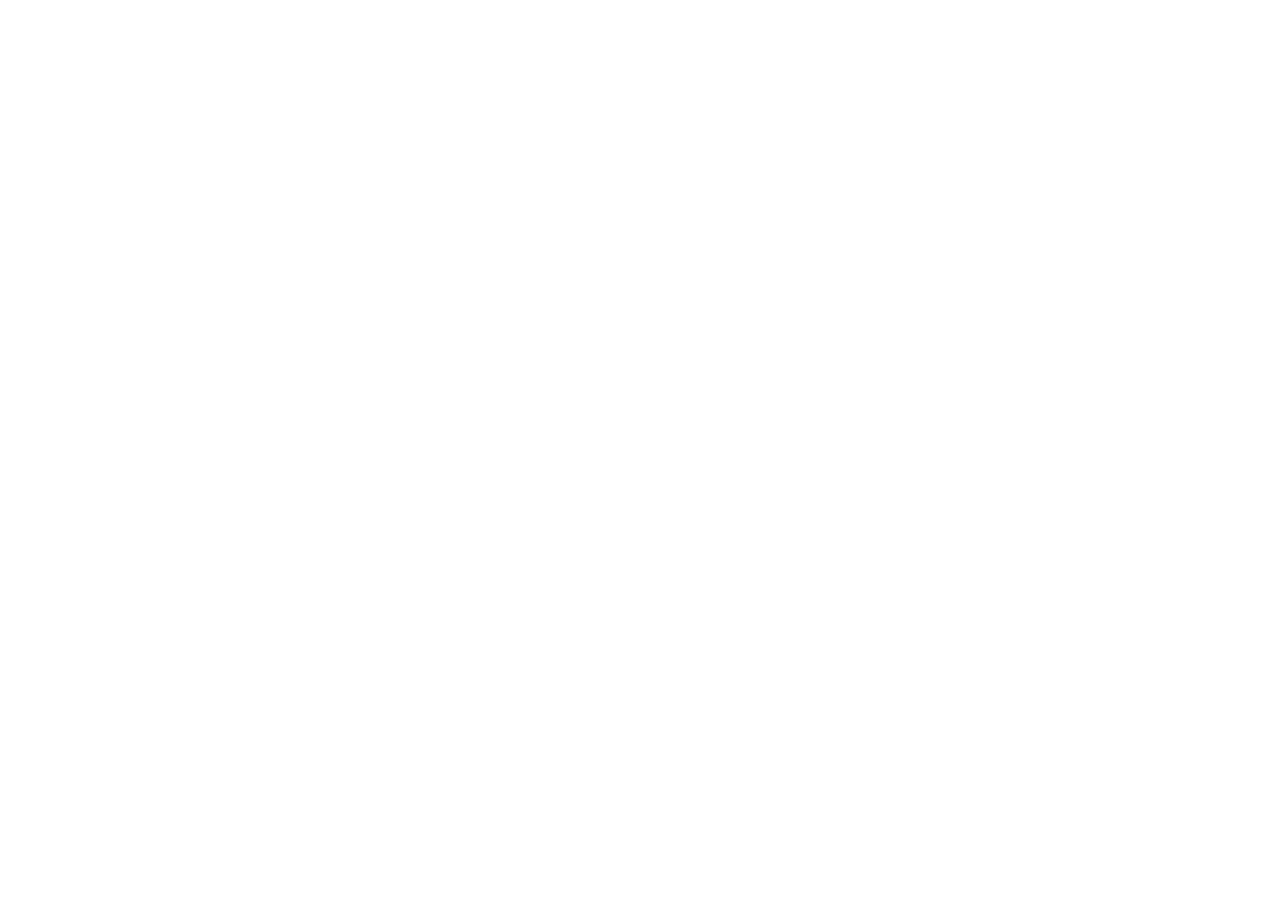
==== index.html @ 19d93026 "test commit" ====
<!DOCTYPE html>
<html lang="en">
  <head>
    <meta charset="UTF-8" />
    <meta http-equiv="X-UA-Compatible" content="IE=edge" />
    <meta name="viewport" content="width=device-width, initial-scale=1.0" />
    <title>world-cup</title>
    <!-- stylesheet linkup -->
    <link rel="stylesheet" href="./css/style.css" />
  </head>
  <body></body>
</html>
---- css/style.css ----
/* google font linkup */

*,
*::before,
*::after {
  margin: 0;
  padding: 0;
  box-sizing: border-box;
}
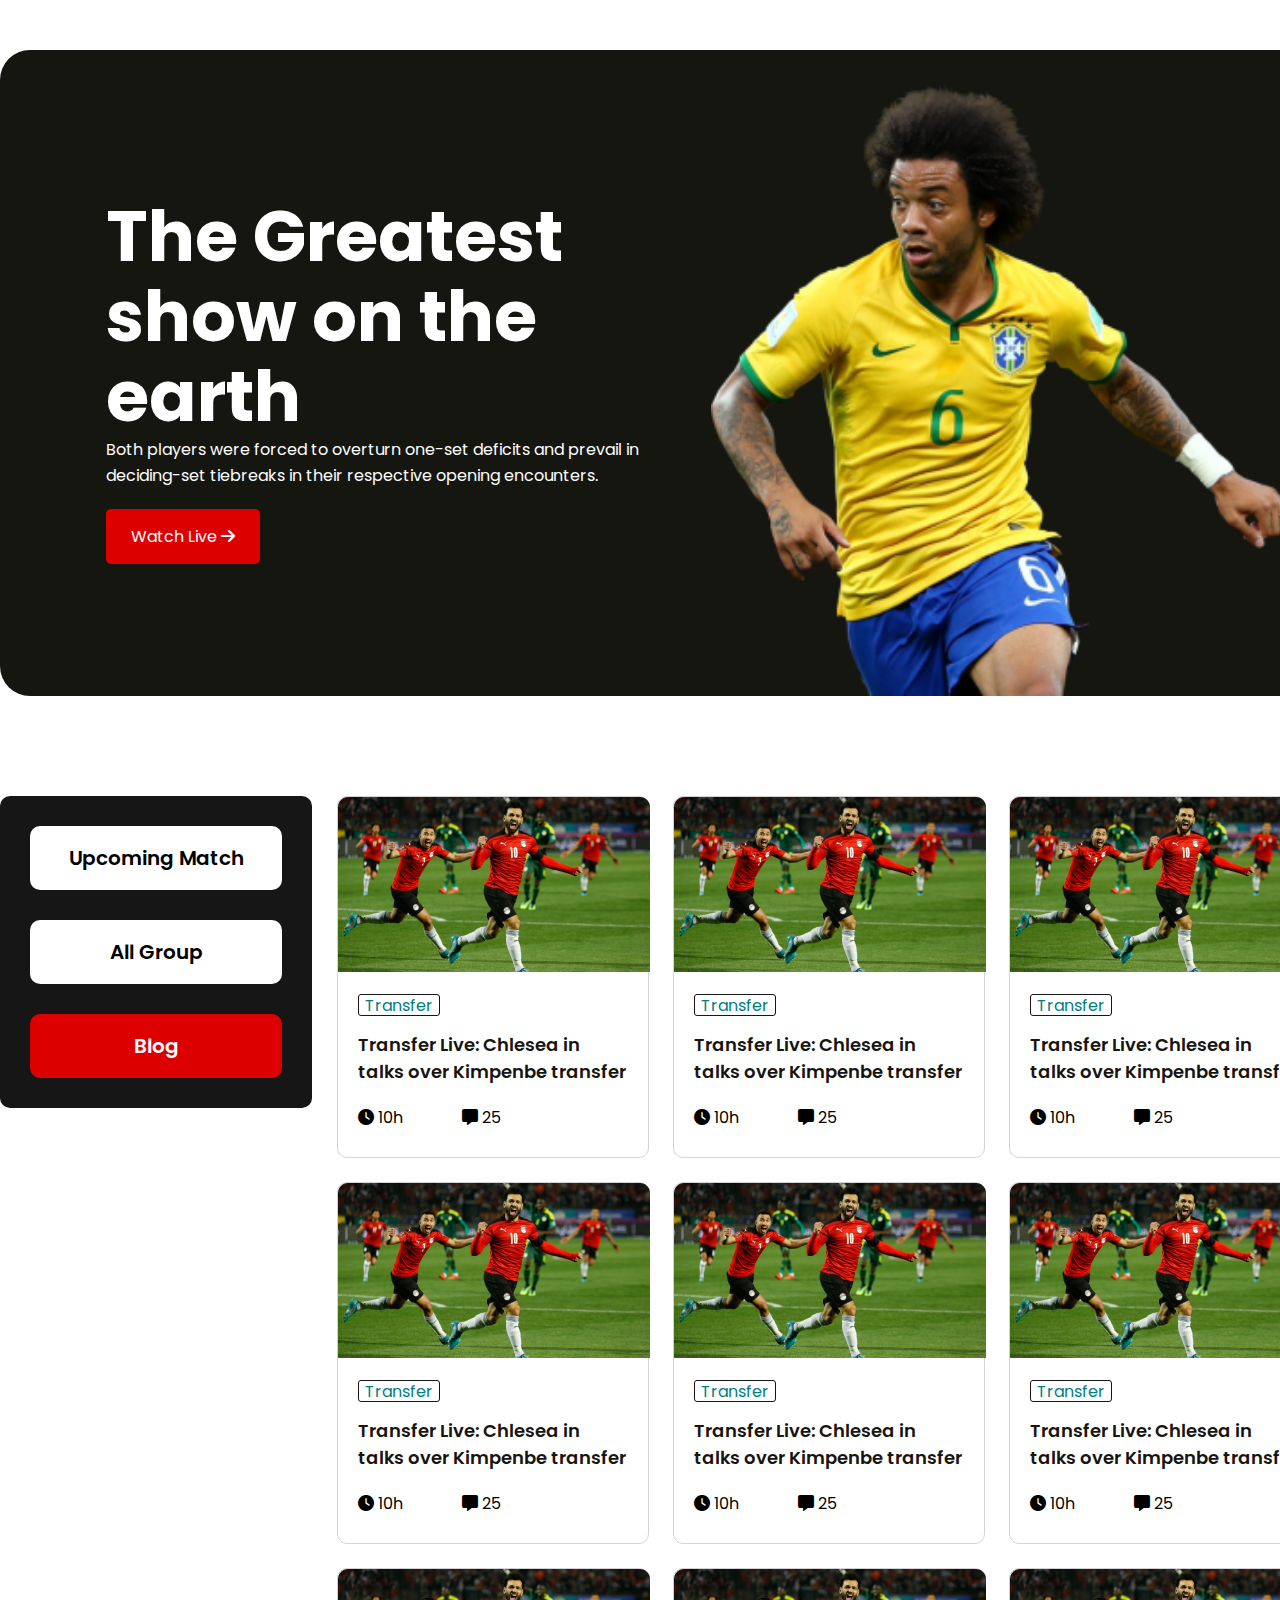
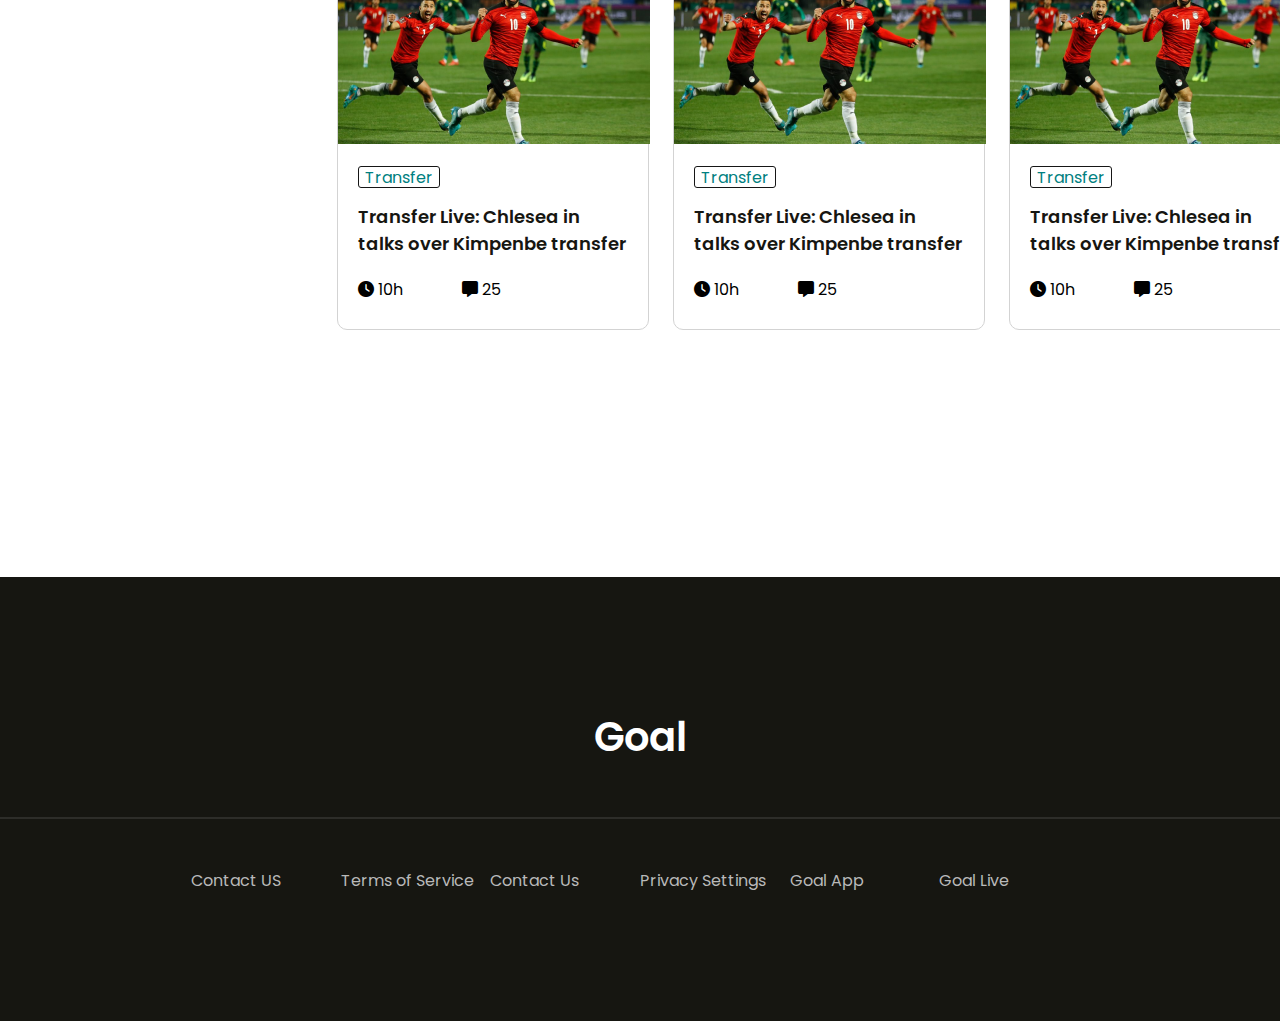
==== commit 188f1d47: "final update v1" ====
--- a/index.html
+++ b/index.html
@@ -5,8 +5,266 @@
     <meta http-equiv="X-UA-Compatible" content="IE=edge" />
     <meta name="viewport" content="width=device-width, initial-scale=1.0" />
     <title>world-cup</title>
+    <!-- font awesome kit linkup -->
+    <link
+      rel="stylesheet"
+      href="https://cdnjs.cloudflare.com/ajax/libs/font-awesome/6.1.1/css/all.min.css"
+    />
     <!-- stylesheet linkup -->
     <link rel="stylesheet" href="./css/style.css" />
   </head>
-  <body></body>
+  <body>
+    <!-- top banner section -->
+    <header>
+      <section class="container top-banner">
+        <div class="banner-details">
+          <h1 class="banner-heading">The Greatest show on the earth</h1>
+          <p class="banner-info">
+            Both players were forced to overturn one-set deficits and prevail in
+            deciding-set tiebreaks in their respective opening encounters.
+          </p>
+          <div id="live-button">
+            <a href="https://indianexpress.com/section/sports/" target="_blank"
+              >Watch Live <i class="fa-solid fa-arrow-right"></i
+            ></a>
+          </div>
+        </div>
+        <!-- banner image -->
+        <div class="banner-image">
+          <img src="./images/banner-image.png" alt="a man photo" />
+        </div>
+      </section>
+    </header>
+    <!-- blog section -->
+    <main>
+      <section class="blog-full-container">
+        <div class="full-menu">
+          <div class="menu-part">
+            <a href="match.html" target="_blank">Upcoming Match</a>
+          </div>
+          <div class="menu-part">
+            <a href="" target="_blank">All Group</a>
+          </div>
+          <div class="menu-part">
+            <a id="blog-focus" href="" target="_blank">Blog</a>
+          </div>
+        </div>
+        <!-- blog part -->
+        <div class="blog-container">
+          <div class="blog-card">
+            <img src="./images/blog-image.png" alt="" />
+            <div class="blog-details">
+              <div class="blog-title">
+                <a href="">Transfer</a>
+              </div>
+              <div class="blog-info">
+                Transfer Live: Chlesea in talks over Kimpenbe transfer
+              </div>
+              <!-- blog icons part -->
+              <div class="blog-icons">
+                <div class="clock-icon">
+                  <i class="fa-solid fa-clock"></i>
+                  <span>10h</span>
+                </div>
+                <div class="message-icon">
+                  <i class="fa-solid fa-message"></i>
+                  <span>25</span>
+                </div>
+              </div>
+            </div>
+          </div>
+          <div class="blog-card">
+            <img src="./images/blog-image.png" alt="" />
+            <div class="blog-details">
+              <div class="blog-title">
+                <a href="">Transfer</a>
+              </div>
+              <div class="blog-info">
+                Transfer Live: Chlesea in talks over Kimpenbe transfer
+              </div>
+              <!-- blog icons part -->
+              <div class="blog-icons">
+                <div class="clock-icon">
+                  <i class="fa-solid fa-clock"></i>
+                  <span>10h</span>
+                </div>
+                <div class="message-icon">
+                  <i class="fa-solid fa-message"></i>
+                  <span>25</span>
+                </div>
+              </div>
+            </div>
+          </div>
+          <div class="blog-card">
+            <img src="./images/blog-image.png" alt="" />
+            <div class="blog-details">
+              <div class="blog-title">
+                <a href="">Transfer</a>
+              </div>
+              <div class="blog-info">
+                Transfer Live: Chlesea in talks over Kimpenbe transfer
+              </div>
+              <!-- blog icons part -->
+              <div class="blog-icons">
+                <div class="clock-icon">
+                  <i class="fa-solid fa-clock"></i>
+                  <span>10h</span>
+                </div>
+                <div class="message-icon">
+                  <i class="fa-solid fa-message"></i>
+                  <span>25</span>
+                </div>
+              </div>
+            </div>
+          </div>
+          <div class="blog-card">
+            <img src="./images/blog-image.png" alt="" />
+            <div class="blog-details">
+              <div class="blog-title">
+                <a href="">Transfer</a>
+              </div>
+              <div class="blog-info">
+                Transfer Live: Chlesea in talks over Kimpenbe transfer
+              </div>
+              <!-- blog icons part -->
+              <div class="blog-icons">
+                <div class="clock-icon">
+                  <i class="fa-solid fa-clock"></i>
+                  <span>10h</span>
+                </div>
+                <div class="message-icon">
+                  <i class="fa-solid fa-message"></i>
+                  <span>25</span>
+                </div>
+              </div>
+            </div>
+          </div>
+          <div class="blog-card">
+            <img src="./images/blog-image.png" alt="" />
+            <div class="blog-details">
+              <div class="blog-title">
+                <a href="">Transfer</a>
+              </div>
+              <div class="blog-info">
+                Transfer Live: Chlesea in talks over Kimpenbe transfer
+              </div>
+              <!-- blog icons part -->
+              <div class="blog-icons">
+                <div class="clock-icon">
+                  <i class="fa-solid fa-clock"></i>
+                  <span>10h</span>
+                </div>
+                <div class="message-icon">
+                  <i class="fa-solid fa-message"></i>
+                  <span>25</span>
+                </div>
+              </div>
+            </div>
+          </div>
+          <div class="blog-card">
+            <img src="./images/blog-image.png" alt="" />
+            <div class="blog-details">
+              <div class="blog-title">
+                <a href="">Transfer</a>
+              </div>
+              <div class="blog-info">
+                Transfer Live: Chlesea in talks over Kimpenbe transfer
+              </div>
+              <!-- blog icons part -->
+              <div class="blog-icons">
+                <div class="clock-icon">
+                  <i class="fa-solid fa-clock"></i>
+                  <span>10h</span>
+                </div>
+                <div class="message-icon">
+                  <i class="fa-solid fa-message"></i>
+                  <span>25</span>
+                </div>
+              </div>
+            </div>
+          </div>
+          <div class="blog-card">
+            <img src="./images/blog-image.png" alt="" />
+            <div class="blog-details">
+              <div class="blog-title">
+                <a href="">Transfer</a>
+              </div>
+              <div class="blog-info">
+                Transfer Live: Chlesea in talks over Kimpenbe transfer
+              </div>
+              <!-- blog icons part -->
+              <div class="blog-icons">
+                <div class="clock-icon">
+                  <i class="fa-solid fa-clock"></i>
+                  <span>10h</span>
+                </div>
+                <div class="message-icon">
+                  <i class="fa-solid fa-message"></i>
+                  <span>25</span>
+                </div>
+              </div>
+            </div>
+          </div>
+          <div class="blog-card">
+            <img src="./images/blog-image.png" alt="" />
+            <div class="blog-details">
+              <div class="blog-title">
+                <a href="">Transfer</a>
+              </div>
+              <div class="blog-info">
+                Transfer Live: Chlesea in talks over Kimpenbe transfer
+              </div>
+              <!-- blog icons part -->
+              <div class="blog-icons">
+                <div class="clock-icon">
+                  <i class="fa-solid fa-clock"></i>
+                  <span>10h</span>
+                </div>
+                <div class="message-icon">
+                  <i class="fa-solid fa-message"></i>
+                  <span>25</span>
+                </div>
+              </div>
+            </div>
+          </div>
+          <div class="blog-card last-card">
+            <img src="./images/blog-image.png" alt="" />
+            <div class="blog-details">
+              <div class="blog-title">
+                <a href="">Transfer</a>
+              </div>
+              <div class="blog-info">
+                Transfer Live: Chlesea in talks over Kimpenbe transfer
+              </div>
+              <!-- blog icons part -->
+              <div class="blog-icons">
+                <div class="clock-icon">
+                  <i class="fa-solid fa-clock"></i>
+                  <span>10h</span>
+                </div>
+                <div class="message-icon">
+                  <i class="fa-solid fa-message"></i>
+                  <span>25</span>
+                </div>
+              </div>
+            </div>
+          </div>
+        </div>
+      </section>
+      <div class="view-button"><a href="" target="_blank">View All</a></div>
+    </main>
+    <!-- footer section start -->
+    <footer>
+      <h2>Goal</h2>
+      <hr class="footer-hr" />
+      <div class="footer-menu">
+        <a href="#">Contact US</a>
+        <a href="#">Terms of Service</a>
+        <a href="#">Contact Us</a>
+        <a href="#">Privacy Settings</a>
+        <a href="#">Goal App</a>
+        <a href="#">Goal Live</a>
+      </div>
+    </footer>
+  </body>
 </html>
--- a/css/style.css
+++ b/css/style.css
@@ -1,5 +1,5 @@
 /* google font linkup */
-
+@import url("https://fonts.googleapis.com/css2?family=Poppins&display=swap");
 *,
 *::before,
 *::after {
@@ -7,3 +7,509 @@
   padding: 0;
   box-sizing: border-box;
 }
+/*----------------------------
+ common styles start from here
+ --------------------------- */
+body {
+  font-family: "Poppins", sans-serif;
+}
+/* top banner section styles */
+.container {
+  display: flex;
+  width: 1321px;
+  height: 646px;
+  margin: auto;
+}
+.top-banner {
+  background-color: #161611;
+  color: #fff;
+  margin: 50px auto 100px;
+  display: flex;
+  align-items: center;
+  justify-content: center;
+  border-radius: 30px;
+}
+.banner-heading {
+  font-size: 70px;
+  font-weight: 700;
+  line-height: 80px;
+}
+.banner-info {
+  font-size: 16px;
+  line-height: 26px;
+  margin-bottom: 35px;
+}
+#live-button a {
+  background-color: #dd0000;
+  color: #fff;
+  text-decoration: none;
+  padding: 16px 25px 16px 25px;
+  border-radius: 5px;
+}
+.banner-details {
+  width: 50%;
+  margin: 111px 24px 111px 106px;
+}
+.banner-image img {
+  width: 581px;
+  height: 613px;
+  margin: 39px 29px 0 0;
+}
+.banner-image img:hover {
+  transform: scale(1.2);
+  transition: 1s;
+}
+/*-------------------------
+   blog section styles
+ ------------------------ */
+.blog-full-container {
+  width: 1321px;
+  margin: auto;
+  display: grid;
+  grid-template-columns: repeat(2, 1fr);
+}
+.blog-container {
+  display: grid;
+  grid-template-columns: repeat(3, 1fr);
+  grid-row-gap: 24px;
+  /* background-color: blue; */
+}
+.full-menu {
+  background-color: #161616;
+  width: 312px;
+  height: 312px;
+  padding: 15px 0;
+  display: flex;
+  flex-direction: column;
+  align-items: center;
+  justify-content: space-around;
+  border-radius: 10px;
+}
+.menu-part a {
+  width: 252px;
+  height: 64px;
+  font-size: 20px;
+  font-weight: 600;
+  line-height: 30px;
+  background-color: #fff;
+  color: #000;
+  padding: 17px auto;
+  text-decoration: none;
+  display: flex;
+  align-items: center;
+  justify-content: center;
+  border-radius: 10px;
+  cursor: pointer;
+}
+.menu-part a:hover {
+  background-color: #dd0000;
+  color: #fff;
+}
+#blog-focus {
+  background-color: #dd0000;
+  color: #fff;
+}
+/*---------------------
+   blog card styles
+   ----------------- */
+.blog-card {
+  width: 312px;
+  height: 362px;
+  margin-left: 24px;
+  border: 1px solid lightgray;
+  border-radius: 10px;
+}
+.blog-details {
+  padding: 15px 20px 0;
+}
+.blog-title {
+  width: 67px;
+  height: 21px;
+  border: 1px solid #161616;
+  border-radius: 3px;
+  padding: 10px 40px;
+  display: flex;
+  align-items: center;
+  justify-content: center;
+}
+.blog-title a {
+  text-decoration: none;
+  color: teal;
+}
+.blog-info {
+  font-size: 18px;
+  font-weight: 600;
+  color: #161611;
+  margin-top: 15px;
+}
+.blog-icons {
+  width: 143px;
+  height: 26px;
+  display: flex;
+  justify-content: space-between;
+  margin-top: 20px;
+}
+
+/* --------------------------------
+  upcoming match section styles
+  ------------------------------- */
+.match-container {
+  display: grid;
+  grid-template-columns: repeat(3, 1fr);
+  grid-gap: 24px;
+}
+.match-card {
+  width: 312px;
+  height: 242px;
+  display: flex;
+  flex-direction: column;
+  align-items: center;
+  justify-content: center;
+  border: 1px solid lightgray;
+  padding: 25px 53px;
+  border-radius: 10px;
+}
+.flag-info {
+  display: flex;
+  align-items: center;
+}
+#match-vs {
+  font-size: 16px;
+  font-weight: 700;
+  line-height: 24px;
+  text-align: center;
+  margin-left: 20px;
+  margin-right: 20px;
+}
+.card-info h3 {
+  margin-top: 20px;
+  text-align: center;
+}
+.card-info p {
+  font-size: 16px;
+  font-weight: 400;
+  text-align: center;
+}
+/* view button styles */
+.view-button {
+  background-color: #dd0000;
+  width: 160px;
+  height: 47px;
+  margin: 70px auto 0;
+  display: flex;
+  align-items: center;
+  justify-content: center;
+  border-radius: 5px;
+  visibility: hidden;
+}
+.view-button a {
+  text-decoration: none;
+  padding: 12px 40px;
+  color: #fff;
+  font-size: 20px;
+  font-weight: 500;
+}
+/*----------------------------------
+        footer section styles
+   ---------------------------- */
+footer {
+  background-color: #161611;
+  height: 444px;
+  margin: 130px auto 0;
+}
+
+footer h2 {
+  font-size: 40px;
+  font-weight: 600;
+  line-height: 60px;
+  text-align: center;
+  padding-top: 130px;
+  padding-bottom: 50px;
+  color: #fff;
+}
+.footer-hr {
+  width: 1320px;
+  margin: auto;
+  border: 1px solid rgba(255, 255, 255, 0.1);
+}
+.footer-menu {
+  width: 898px;
+  height: 24px;
+  margin: auto;
+  display: grid;
+  grid-template-columns: repeat(6, 1fr);
+  color: #fff;
+  margin-top: 50px;
+}
+.footer-menu a {
+  color: #b9b9b9;
+  text-decoration: none;
+  font-size: 16px;
+  line-height: 24px;
+}
+
+/*----------------------------------
+   responsive styles start from here
+   ------------------------------- */
+
+/* for mobile screen only */
+@media only screen and (max-width: 688px) {
+  .container {
+    width: 100%;
+    height: 100%;
+  }
+  .top-banner {
+    background-color: #161611;
+    color: #fff;
+    display: flex;
+    flex-direction: column;
+    align-items: center;
+    justify-content: center;
+    border-radius: 10px;
+    margin: 15px 10px;
+    padding: 20px 20px;
+  }
+  .banner-heading {
+    font-size: 35px;
+    font-weight: 700;
+    line-height: 50px;
+    text-align: center;
+  }
+  .banner-info {
+    font-size: 14px;
+    line-height: 26px;
+    margin-bottom: 35px;
+    text-align: center;
+  }
+  #live-button a {
+    width: 55%;
+    margin: auto;
+    background-color: #dd0000;
+    color: #fff;
+    font-size: 1;
+    text-decoration: none;
+    display: grid;
+    grid-auto-flow: column;
+    grid-column-gap: 1rem;
+    align-items: center;
+    justify-content: center;
+    padding: 10px 25px 10px 25px;
+    border-radius: 5px;
+  }
+  .banner-details {
+    width: 100%;
+    margin: 0;
+    padding: 0;
+  }
+  .banner-image img {
+    width: 100%;
+    height: 100%;
+  }
+  /* blog section */
+  .blog-full-container {
+    width: 100%;
+    height: 100%;
+    display: grid;
+    grid-template-columns: repeat(1, 1fr);
+  }
+  .blog-container {
+    width: 100%;
+    height: 100%;
+    display: grid;
+    grid-template-columns: repeat(1, 1fr);
+  }
+  .full-menu {
+    background-color: #fff;
+    color: #000;
+    width: 100%;
+    height: 100%;
+    margin: 10px 5px;
+    padding: 15px 0;
+    display: flex;
+    flex-direction: column;
+    align-items: center;
+    justify-content: space-around;
+    border-radius: 10px;
+  }
+  .menu-part a {
+    width: 252px;
+    height: 64px;
+    font-size: 20px;
+    font-weight: 600;
+    line-height: 30px;
+    background-color: #fff;
+    color: #000;
+    padding: 17px auto;
+    text-decoration: none;
+    display: flex;
+    align-items: center;
+    justify-content: center;
+    margin: 8px;
+    border: 1px solid black;
+    border-radius: 10px;
+    cursor: pointer;
+  }
+  .match-container {
+    display: none;
+  }
+  .view-button {
+    visibility: hidden;
+  }
+  footer {
+    background-color: #161611;
+    width: 100%;
+    height: 100%;
+  }
+
+  footer h2 {
+    font-size: 20px;
+    font-weight: 600;
+    line-height: 60px;
+    text-align: center;
+    padding-top: 100px;
+    padding-bottom: 30px;
+    color: #fff;
+  }
+  .footer-hr {
+    width: 80%;
+    margin: auto;
+    border: 1px solid rgba(255, 255, 255, 0.1);
+  }
+  .footer-menu {
+    width: 100%;
+    height: 100%;
+    margin: auto;
+    display: grid;
+    grid-template-columns: repeat(1, 1fr);
+    grid-row-gap: 15px;
+    color: #fff;
+    margin-top: 30px;
+    padding-bottom: 50px;
+  }
+  .footer-menu a {
+    color: #b9b9b9;
+    text-decoration: none;
+    text-align: center;
+    font-size: 16px;
+    line-height: 24px;
+  }
+}
+
+/*--------------------------
+ for tablet screen only
+-------------------------- */
+@media only screen and (max-width: 992px) and (min-width: 689px) {
+  .container {
+    width: 100%;
+    height: 100%;
+  }
+  .top-banner {
+    background-color: #161611;
+    color: #fff;
+    margin: 50px auto 100px;
+    display: flex;
+    align-items: center;
+    justify-content: center;
+    border-radius: 0px;
+    margin-top: 0px;
+  }
+  .banner-heading {
+    font-size: 3.5rem;
+    font-weight: 700;
+    line-height: 80px;
+  }
+  .banner-image img {
+    width: 100%;
+  }
+  .banner-details {
+    width: 50%;
+    margin: 30px;
+  }
+  /* blog section */
+  .blog-full-container {
+    width: 100%;
+    margin: auto;
+    display: grid;
+    grid-template-columns: repeat(1, 1fr);
+  }
+  .blog-container {
+    display: grid;
+    grid-template-columns: repeat(3, 1fr);
+    grid-row-gap: 24px;
+  }
+  .full-menu {
+    width: 80%;
+    margin: auto;
+    background-color: #fff;
+    display: flex;
+    flex-direction: row;
+    padding: 15px 0;
+    border-radius: 10px;
+  }
+  .menu-part a {
+    margin: 0 10px;
+    border: 1px solid;
+  }
+  .blog-container {
+    display: grid;
+    grid-template-columns: repeat(2, 1fr);
+    grid-row-gap: 20px;
+  }
+  .blog-card {
+    width: 80%;
+    height: 100%;
+    border: 1px solid lightgray;
+    border-radius: 10px;
+  }
+  .last-card {
+    display: none;
+  }
+  .view-button {
+    visibility: visible;
+    margin-bottom: -60px;
+  }
+  /* footer section responsive design */
+  footer {
+    background-color: #161611;
+    width: 100%;
+    height: 100%;
+  }
+
+  footer h2 {
+    font-size: 28px;
+    font-weight: 600;
+    line-height: 60px;
+    text-align: center;
+    padding-top: 100px;
+    padding-bottom: 30px;
+    color: #fff;
+  }
+  .footer-hr {
+    width: 80%;
+    margin: auto;
+    border: 1px solid rgba(255, 255, 255, 0.1);
+  }
+  .footer-menu {
+    width: 100%;
+    height: 100%;
+    margin: auto;
+    display: grid;
+    grid-template-columns: repeat(4, 1fr);
+    grid-row-gap: 15px;
+    color: #fff;
+    margin-top: 50px;
+    padding-bottom: 50px;
+  }
+  .footer-menu a {
+    color: #b9b9b9;
+    text-decoration: none;
+    text-align: center;
+    font-size: 16px;
+    line-height: 24px;
+  }
+
+  /* hide section now */
+  .match-container {
+    display: none;
+  }
+}
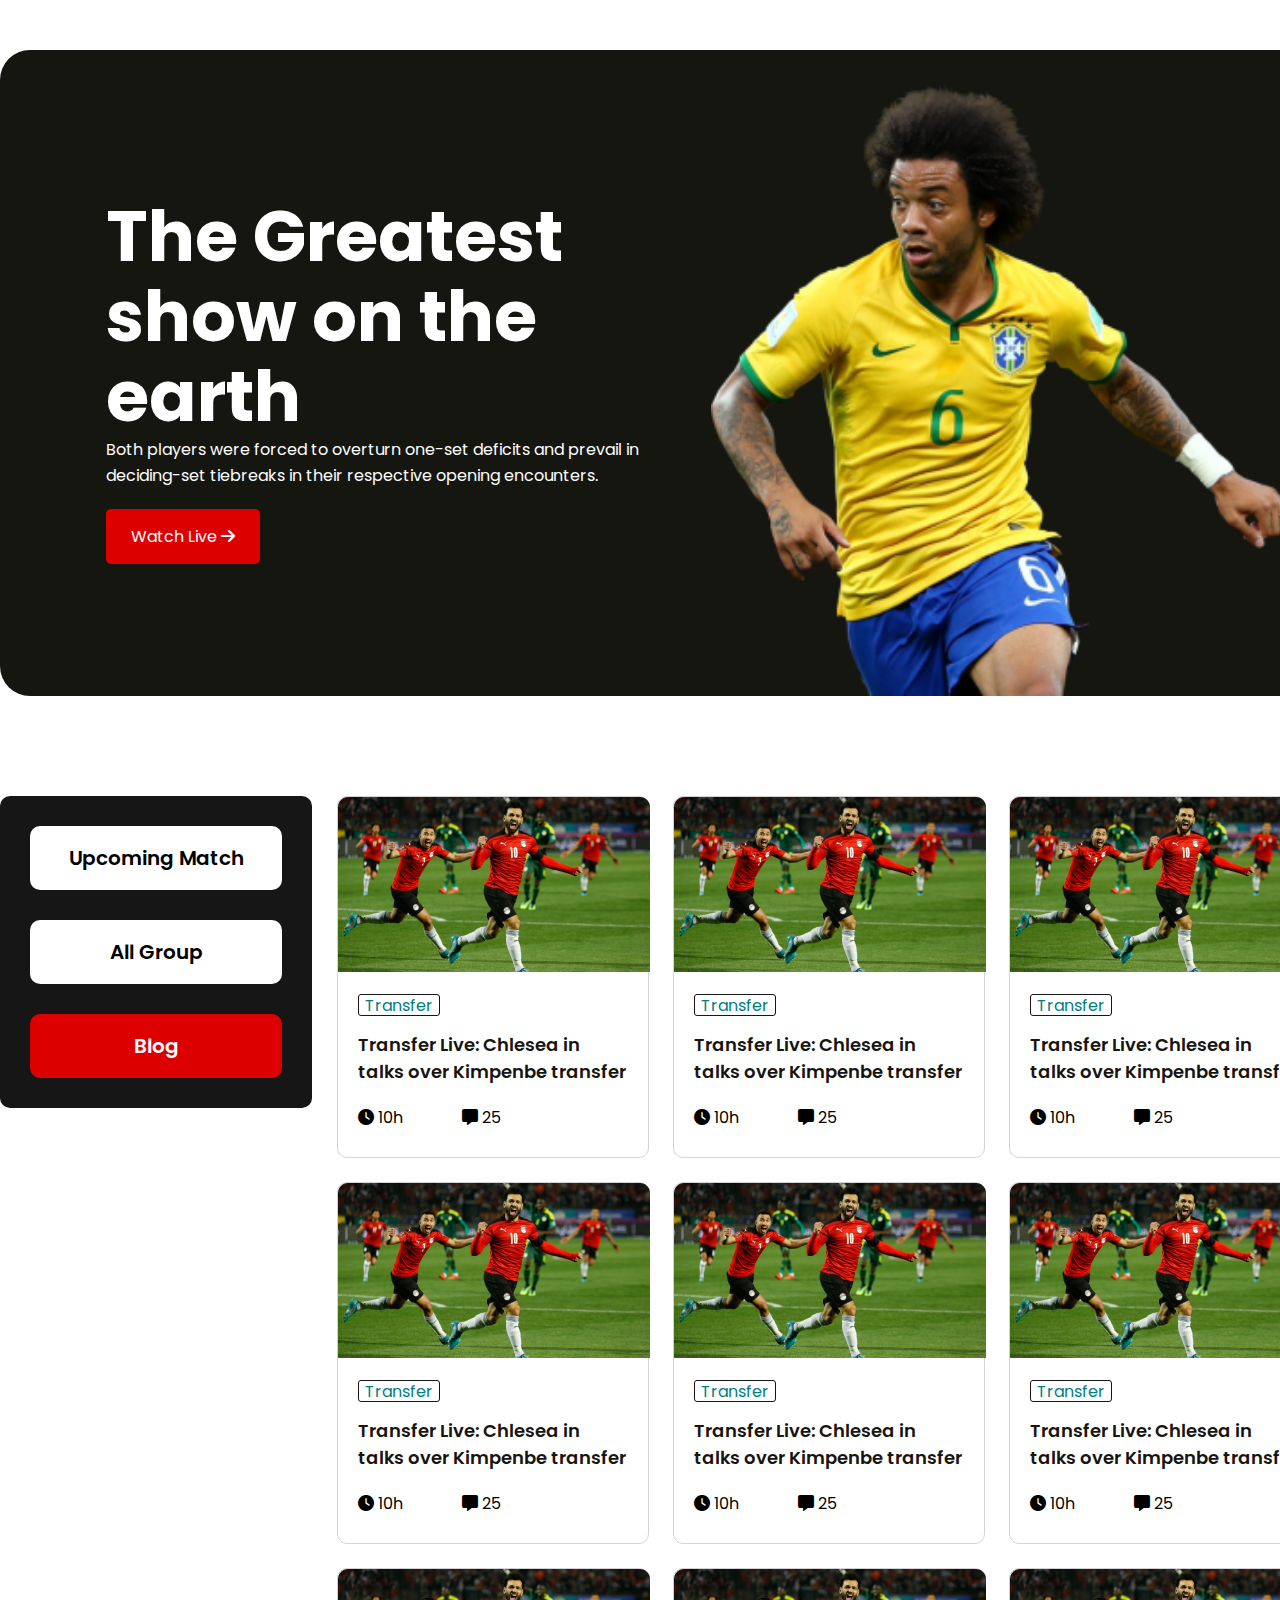
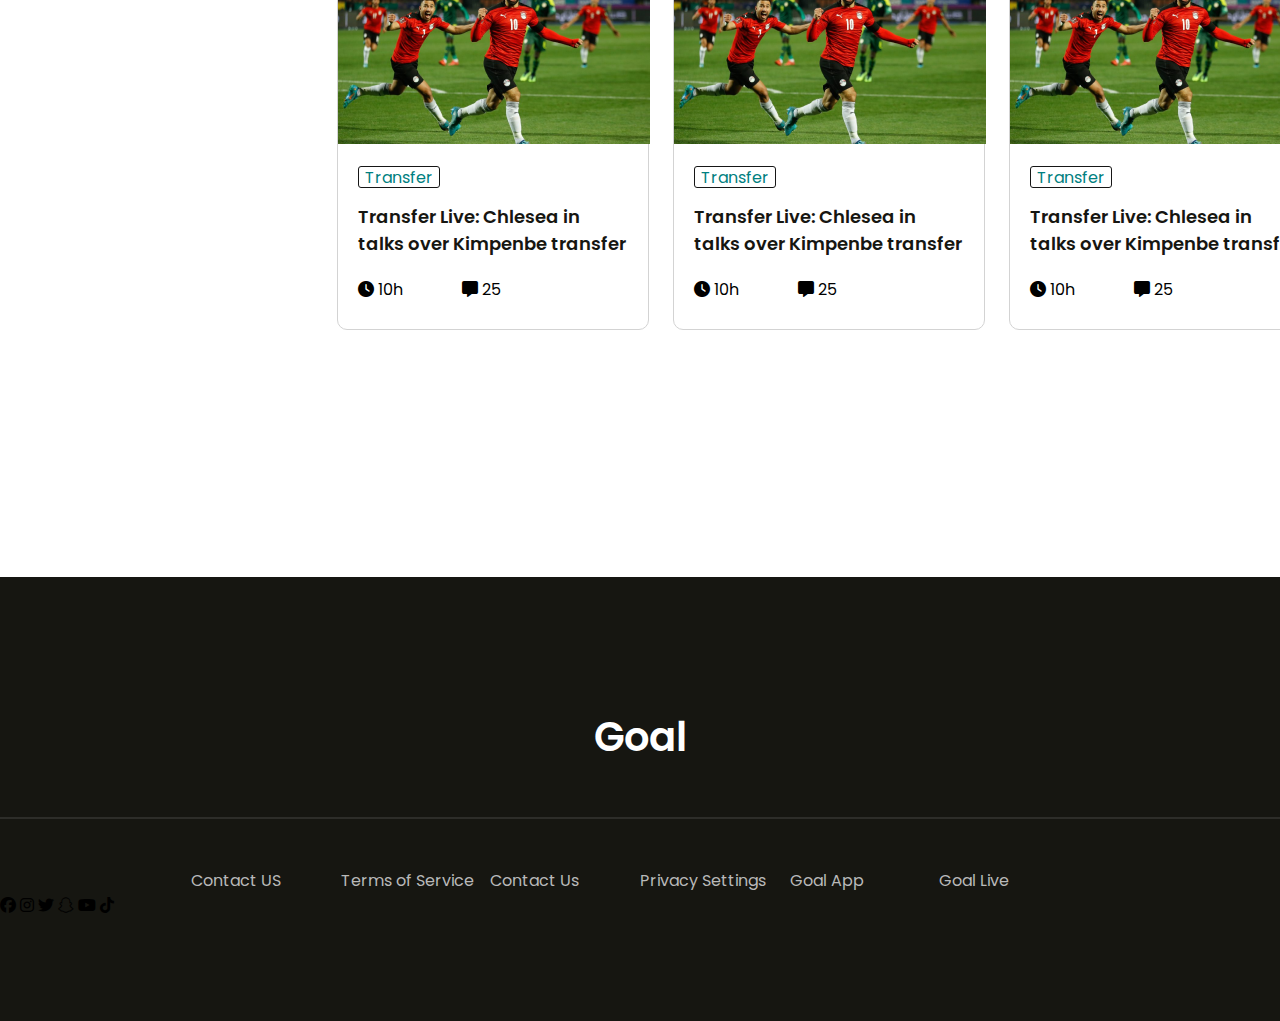
==== commit 5a3bfce8: "final verson" ====
--- a/index.html
+++ b/index.html
@@ -40,7 +40,7 @@
       <section class="blog-full-container">
         <div class="full-menu">
           <div class="menu-part">
-            <a href="match.html" target="_blank">Upcoming Match</a>
+            <a href="live-match.html" target="_blank">Upcoming Match</a>
           </div>
           <div class="menu-part">
             <a href="" target="_blank">All Group</a>
@@ -265,6 +265,15 @@
         <a href="#">Goal App</a>
         <a href="#">Goal Live</a>
       </div>
+      <!-- social icon section -->
+      <div class="social-icons">
+        <i class="icon fa-brands fa-facebook"></i>
+        <i class="icon fa-brands fa-instagram"></i>
+        <i class="icon fa-brands fa-twitter"></i>
+        <i class="icon fa-brands fa-snapchat"></i>
+        <i class="icon fa-brands fa-youtube"></i>
+        <i class="icon fa-brands fa-tiktok"></i>
+      </div>
     </footer>
   </body>
 </html>
